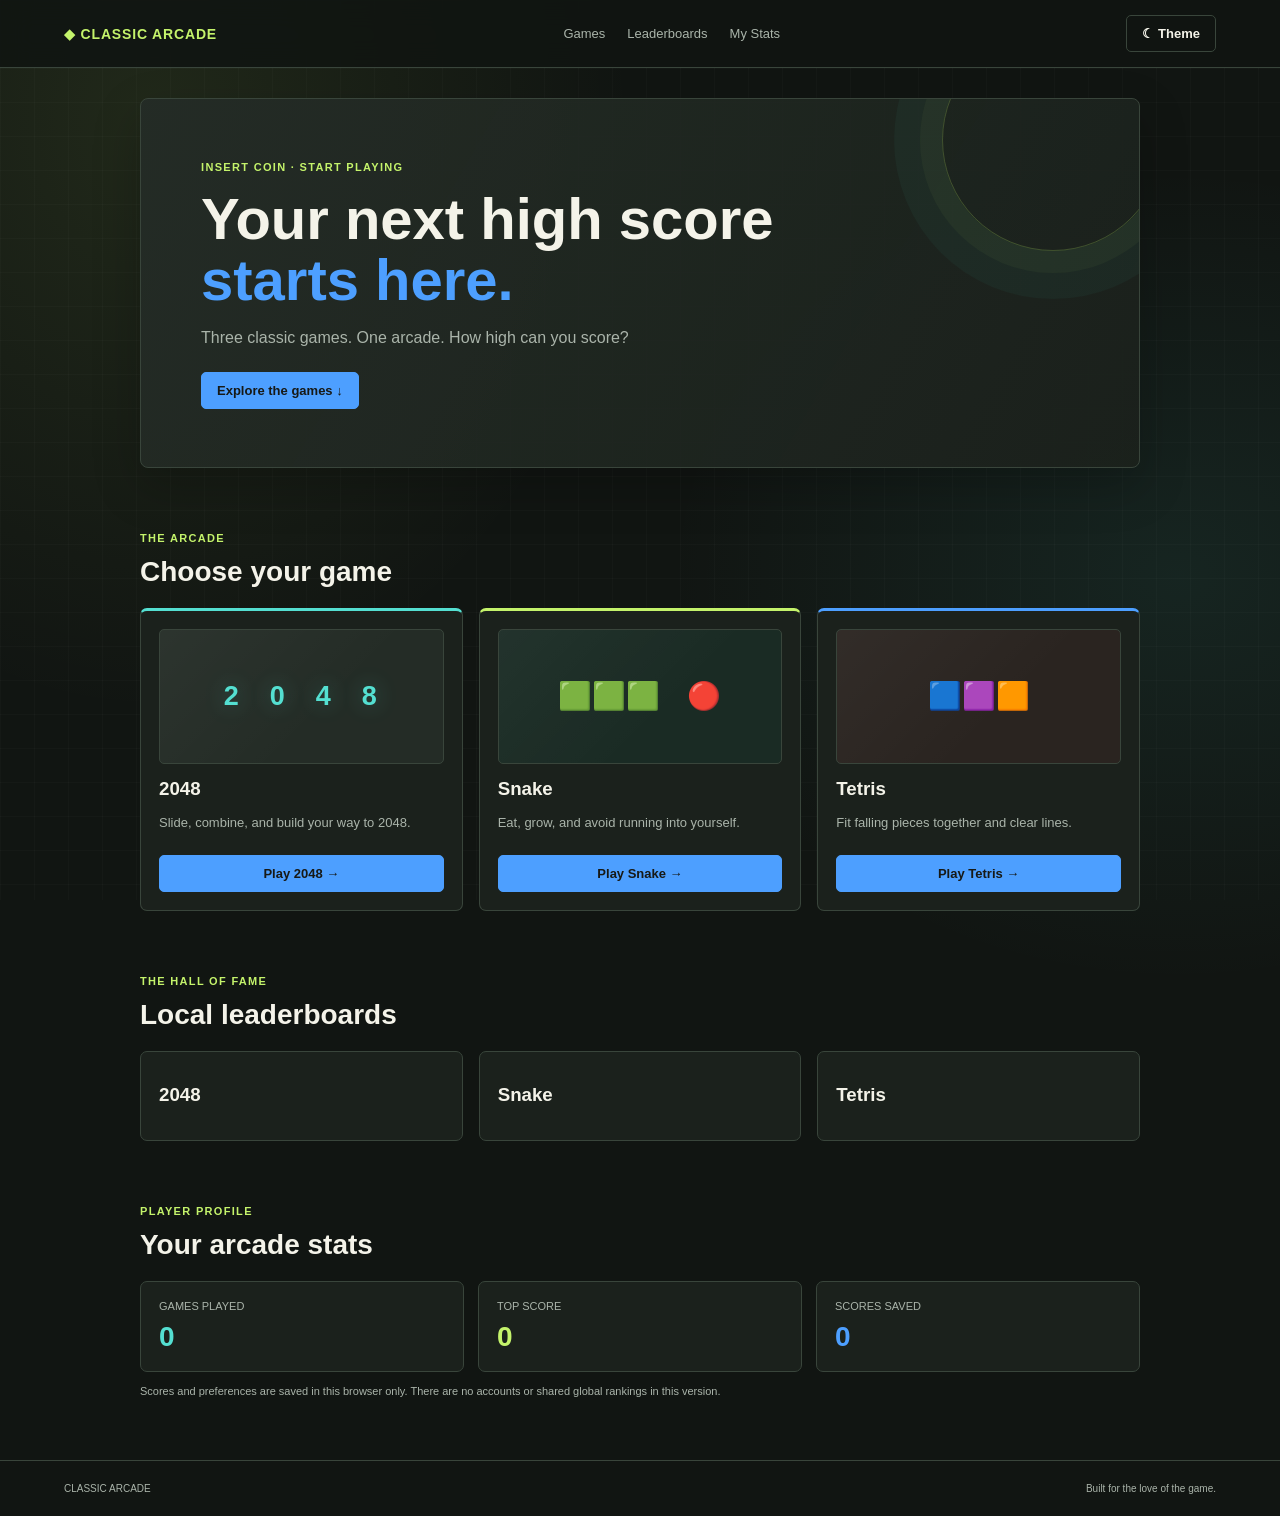
==== index.html @ 0534f933 "Initial commit" ====
<!doctype html>
<html lang="en">
  <head>
    <meta charset="utf-8">
    <meta name="viewport" content="width=device-width,initial-scale=1">
    <title>Classic Arcade</title>
    <link rel="stylesheet" href="css/style.css">
    <script defer src="js/home.js"></script>
  </head>
  <body>
    <header>
      <a class="logo" href="index.html">◆ CLASSIC ARCADE</a>
      <nav>
        <a href="#games">Games</a>
        <a href="#scores">Leaderboards</a>
        <a href="#stats">My Stats</a>
      </nav>
      <button id="theme">☾ Theme</button>
    </header>
    <main>
      <section class="hero">
        <small>INSERT COIN · START PLAYING</small>
        <h1>Your next high score<br><em>starts here.</em></h1>
        <p>Three classic games. One arcade. How high can you score?</p>
        <a class="btn" href="#games">Explore the games ↓</a>
      </section>
      <section id="games">
        <small>THE ARCADE</small>
        <h2>Choose your game</h2>
        <div class="cards">
          <article>
            <div class="art tiles">2　0　4　8</div>
            <h3>2048</h3>
            <p>Slide, combine, and build your way to 2048.</p>
            <a class="btn" href="2048.html">Play 2048 →</a>
          </article>
          <article>
            <div class="art snakeart">🟩🟩🟩　🔴</div>
            <h3>Snake</h3>
            <p>Eat, grow, and avoid running into yourself.</p>
            <a class="btn" href="snake.html">Play Snake →</a>
          </article>
          <article>
            <div class="art tetrisart">🟦🟪🟧</div>
            <h3>Tetris</h3>
            <p>Fit falling pieces together and clear lines.</p>
            <a class="btn" href="tetris.html">Play Tetris →</a>
          </article>
        </div>
      </section>
      <section id="scores">
        <small>THE HALL OF FAME</small>
        <h2>Local leaderboards</h2>
        <div class="cards">
          <article>
            <h3>2048</h3>
            <ol id="b2048"></ol>
          </article>
          <article>
            <h3>Snake</h3>
            <ol id="bSnake"></ol>
          </article>
          <article>
            <h3>Tetris</h3>
            <ol id="bTetris"></ol>
          </article>
        </div>
      </section>
      <section id="stats">
        <small>PLAYER PROFILE</small>
        <h2>Your arcade stats</h2>
        <div class="stats">
          <article>GAMES PLAYED<strong id="played">0</strong></article>
          <article>TOP SCORE<strong id="top">0</strong></article>
          <article>SCORES SAVED<strong id="saved">0</strong></article>
        </div>
        <p class="note">Scores and preferences are saved in this browser only. There are no accounts or shared global rankings in this version.</p>
      </section>
    </main>
    <footer>CLASSIC ARCADE <span>Built for the love of the game.</span></footer>
  </body>
</html>
---- css/style.css ----
/* Classic Arcade */
:root {
  color-scheme: dark;
  --background: #111512;
  --surface: #1b211c;
  --surface-raised: #242c26;
  --text: #f4f3e9;
  --muted: #aab4aa;
  --border: #39453b;
  --accent: #4d9fff;
  --accent-text: #171916;
  --game-board: #303a31;
  --tile-empty: #39443a;
  --lime: #c4f36b;
  --cyan: #54dfd1;
  --shadow: 0 18px 48px rgb(0 0 0 / 22%);
}

* { box-sizing: border-box; }

html { scroll-behavior: smooth; }

body {
  position: relative;
  isolation: isolate;
  margin: 0;
  min-height: 100vh;
  background:
    radial-gradient(ellipse at 12% 8%, rgb(196 243 107 / 9%), transparent 30rem),
    radial-gradient(ellipse at 92% 38%, rgb(84 223 209 / 8%), transparent 32rem),
    var(--background);
  color: var(--text);
  font-family: "Avenir Next", Avenir, "Trebuchet MS", sans-serif;
}

body::before {
  position: fixed;
  z-index: -1;
  inset: 0;
  background-image: linear-gradient(rgb(255 255 255 / 2%) 1px, transparent 1px),
    linear-gradient(90deg, rgb(255 255 255 / 2%) 1px, transparent 1px);
  background-size: 34px 34px;
  content: "";
  pointer-events: none;
}

a { color: inherit; text-decoration: none; }
a, button, select { -webkit-tap-highlight-color: transparent; }

a:focus-visible,
button:focus-visible,
select:focus-visible {
  outline: 3px solid var(--lime);
  outline-offset: 4px;
}

header {
  position: sticky;
  z-index: 2;
  top: 0;
  min-height: 68px;
  padding: 12px 5%;
  display: flex;
  align-items: center;
  justify-content: space-between;
  gap: 18px;
  background: rgb(17 21 18 / 88%);
  border-bottom: 1px solid var(--border);
  backdrop-filter: blur(14px);
}

.logo { color: var(--lime); font-size: 14px; font-weight: 900; letter-spacing: .06em; }
nav { display: flex; gap: 22px; }

nav a,
main > a {
  color: var(--muted);
  font-size: 13px;
  transition: color 160ms ease;
}

nav a:hover,
main > a:hover { color: var(--lime); }

button,
.btn {
  display: inline-block;
  padding: 10px 15px;
  border: 1px solid var(--accent);
  border-radius: 5px;
  background: var(--accent);
  color: var(--accent-text);
  font: inherit;
  font-size: 13px;
  font-weight: 800;
  cursor: pointer;
  transition: transform 160ms ease, box-shadow 160ms ease, background 160ms ease;
}

button:hover,
.btn:hover { transform: translateY(-2px); box-shadow: 0 7px 22px color-mix(in srgb, var(--accent) 24%, transparent); }
button:active,
.btn:active { transform: translateY(0); }

#theme { background: transparent; color: var(--text); border-color: var(--border); }
#theme:hover { border-color: var(--lime); box-shadow: 0 7px 22px rgb(196 243 107 / 12%); }

main { width: min(1000px, 90%); margin: 0 auto; }

.hero {
  position: relative;
  overflow: hidden;
  margin: 30px 0 60px;
  padding: 58px 6%;
  background: linear-gradient(120deg, rgb(36 44 38 / 96%), rgb(27 33 28 / 94%));
  border: 1px solid var(--border);
  border-radius: 8px;
  box-shadow: var(--shadow);
  animation: rise-in 500ms ease-out both;
}

.hero::after {
  position: absolute;
  top: -70px;
  right: -25px;
  width: 220px;
  height: 220px;
  border: 1px solid rgb(196 243 107 / 22%);
  border-radius: 50%;
  box-shadow: 0 0 0 22px rgb(196 243 107 / 4%), 0 0 0 48px rgb(84 223 209 / 4%);
  content: "";
  pointer-events: none;
}

.hero small,
section > small,
.gamehead small { color: var(--lime); font-size: 11px; font-weight: 800; letter-spacing: .12em; }

h1 { margin: 14px 0; font-size: clamp(38px, 6vw, 58px); line-height: 1.05; }
.hero em { color: var(--accent); font-style: normal; }
.hero p { color: var(--muted); margin: 18px 0 25px; }

section { margin-bottom: 60px; animation: rise-in 500ms ease-out both; }
section:nth-of-type(2) { animation-delay: 70ms; }
section:nth-of-type(3) { animation-delay: 130ms; }
section:nth-of-type(4) { animation-delay: 190ms; }
h2 { margin: 10px 0 20px; font-size: 28px; }

.cards { display: grid; grid-template-columns: repeat(3, 1fr); gap: 16px; }

.cards article,
.instructions,
.stats article {
  padding: 18px;
  background: var(--surface);
  border: 1px solid var(--border);
  border-radius: 7px;
}

.cards article {
  position: relative;
  overflow: hidden;
  transition: transform 180ms ease, border-color 180ms ease, box-shadow 180ms ease;
}

.cards article:hover { transform: translateY(-4px); border-color: var(--lime); box-shadow: var(--shadow); }
#games .cards article:nth-child(1) { border-top: 3px solid var(--cyan); }
#games .cards article:nth-child(2) { border-top: 3px solid var(--lime); }
#games .cards article:nth-child(3) { border-top: 3px solid var(--accent); }
.cards h3 { margin: 14px 0 6px; }

.cards p,
.instructions p { color: var(--muted); font-size: 13px; line-height: 1.6; }

.art {
  height: 135px;
  display: grid;
  place-items: center;
  border: 1px solid var(--border);
  border-radius: 5px;
  background: linear-gradient(135deg, rgb(255 255 255 / 4%), transparent 60%), var(--surface-raised);
  color: var(--text);
  font-size: 27px;
}

.tiles { color: var(--cyan); font-weight: 900; letter-spacing: 2px; text-shadow: 0 0 22px rgb(84 223 209 / 32%); }
.snakeart { background-color: #1a2b24; }
.tetrisart { background-color: #2a2420; }
.cards .btn { width: 100%; margin-top: 8px; text-align: center; }

.stats { display: grid; grid-template-columns: repeat(3, 1fr); gap: 14px; }
.stats article { color: var(--muted); font-size: 11px; }
.stats article:nth-child(1) strong { color: var(--cyan); }
.stats article:nth-child(2) strong { color: var(--lime); }
.stats article:nth-child(3) strong { color: var(--accent); }

.stats strong,
.scorebox strong { display: block; margin-top: 9px; color: var(--text); font-size: 28px; }

.note { color: var(--muted); font-size: 11px; line-height: 1.6; }
.gamepage { padding: 30px 0 65px; animation: rise-in 400ms ease-out both; }

.gamehead {
  display: flex;
  align-items: center;
  justify-content: space-between;
  gap: 20px;
  margin: 24px 0;
}

.gamehead h1 { margin: 8px 0; font-size: 44px; }
.gamehead p { color: var(--muted); font-size: 13px; }

.scorebox {
  min-width: 100px;
  padding: 12px 18px;
  border: 1px solid var(--border);
  border-radius: 6px;
  background: var(--surface);
  color: var(--muted);
  text-align: center;
  font-size: 10px;
  box-shadow: inset 0 3px var(--cyan);
}

.toolbar {
  display: flex;
  align-items: center;
  justify-content: space-between;
  gap: 12px;
  margin: 18px 0;
  color: var(--muted);
  font-size: 12px;
}

select { margin-left: 6px; padding: 8px; border: 1px solid var(--border); border-radius: 4px; background: var(--surface); color: var(--text); }

.board {
  width: min(430px, 94vw);
  aspect-ratio: 1;
  display: grid;
  grid-template-columns: repeat(4, 1fr);
  gap: 8px;
  margin: 20px auto;
  padding: 9px;
  border: 1px solid var(--border);
  border-radius: 6px;
  background: var(--game-board);
  box-shadow: 0 0 38px rgb(84 223 209 / 8%);
}

.tile {
  display: grid;
  place-items: center;
  border-radius: 4px;
  background: var(--tile-empty);
  color: var(--text);
  font-size: clamp(20px, 5vw, 34px);
  font-weight: 900;
  transition: background 160ms ease, transform 160ms ease;
}

.tile[data-v="2"] { background: #d7edcf; color: #23322a; }
.tile[data-v="4"] { background: #a9e3cb; color: #23322a; }
.tile[data-v="8"] { background: #73dcca; color: #17312f; }
.tile[data-v="16"] { background: #54c9c4; color: #17312f; }
.tile[data-v="32"] { background: #f1d36c; color: #332c18; }
.tile[data-v="64"] { background: #f4ad5d; color: #332418; }

.tile[data-v="128"],
.tile[data-v="256"],
.tile[data-v="512"] { background: #f57e62; color: #351e1c; font-size: 23px; }

.tile[data-v="1024"],
.tile[data-v="2048"] { background: #ff625f; color: #321817; font-size: 19px; }

.ocean .tile[data-v] { background: #54dfd1; color: #16302d; }
.sunset .tile[data-v] { background: #ff9a68; color: #3a211b; }

#game {
  display: block;
  max-width: 90vw;
  height: auto;
  margin: 20px auto;
  border: 1px solid var(--border);
  border-radius: 5px;
  background: #151d1a;
  box-shadow: 0 0 38px rgb(84 223 209 / 9%);
}

.message { min-height: 24px; color: var(--lime); text-align: center; font-size: 13px; }
.instructions { max-width: 650px; margin: 24px auto; }
.tetris { display: flex; justify-content: center; align-items: flex-start; gap: 18px; }

.tetris aside {
  padding: 18px;
  border: 1px solid var(--border);
  border-radius: 6px;
  background: var(--surface);
  color: var(--muted);
  font-size: 11px;
}

.tetris aside strong { display: block; margin: 8px 0 18px; color: var(--lime); font-size: 25px; }
.touch { display: none; text-align: center; }

.touch button {
  min-width: 46px;
  min-height: 42px;
  margin: 3px;
  background: var(--surface-raised);
  color: var(--cyan);
  border-color: var(--border);
}

footer {
  display: flex;
  justify-content: space-between;
  gap: 12px;
  padding: 22px 5%;
  border-top: 1px solid var(--border);
  color: var(--muted);
  font-size: 10px;
}

.light {
  color-scheme: light;
  --background: #f0f3e9;
  --surface: #ffffff;
  --surface-raised: #e7eee1;
  --text: #202820;
  --muted: #5f6b60;
  --border: #cbd6c8;
  --accent: #e84f50;
  --accent-text: #ffffff;
  --game-board: #d6e1d3;
  --tile-empty: #e4e9df;
  --lime: #547d17;
  --cyan: #187d78;
  --shadow: 0 18px 48px rgb(28 43 31 / 12%);
}

.light header { background: rgb(240 243 233 / 90%); }
.light .hero { background: linear-gradient(120deg, #fff, #eef4e9); }

@keyframes rise-in {
  from { opacity: 0; transform: translateY(10px); }
  to { opacity: 1; transform: translateY(0); }
}

@media (prefers-reduced-motion: reduce) {
  *,
  *::before,
  *::after {
    scroll-behavior: auto !important;
    animation-duration: .01ms !important;
    animation-iteration-count: 1 !important;
    transition-duration: .01ms !important;
  }
}

@media (max-width: 700px) {
  nav { display: none; }
  .hero { padding: 42px 6%; }
  .hero::after { top: -105px; right: -115px; }
  .cards,
  .stats { grid-template-columns: 1fr; }
  .gamehead h1 { font-size: 36px; }
  .toolbar { align-items: flex-start; }
  .touch { display: block; }
  footer { flex-direction: column; }
}
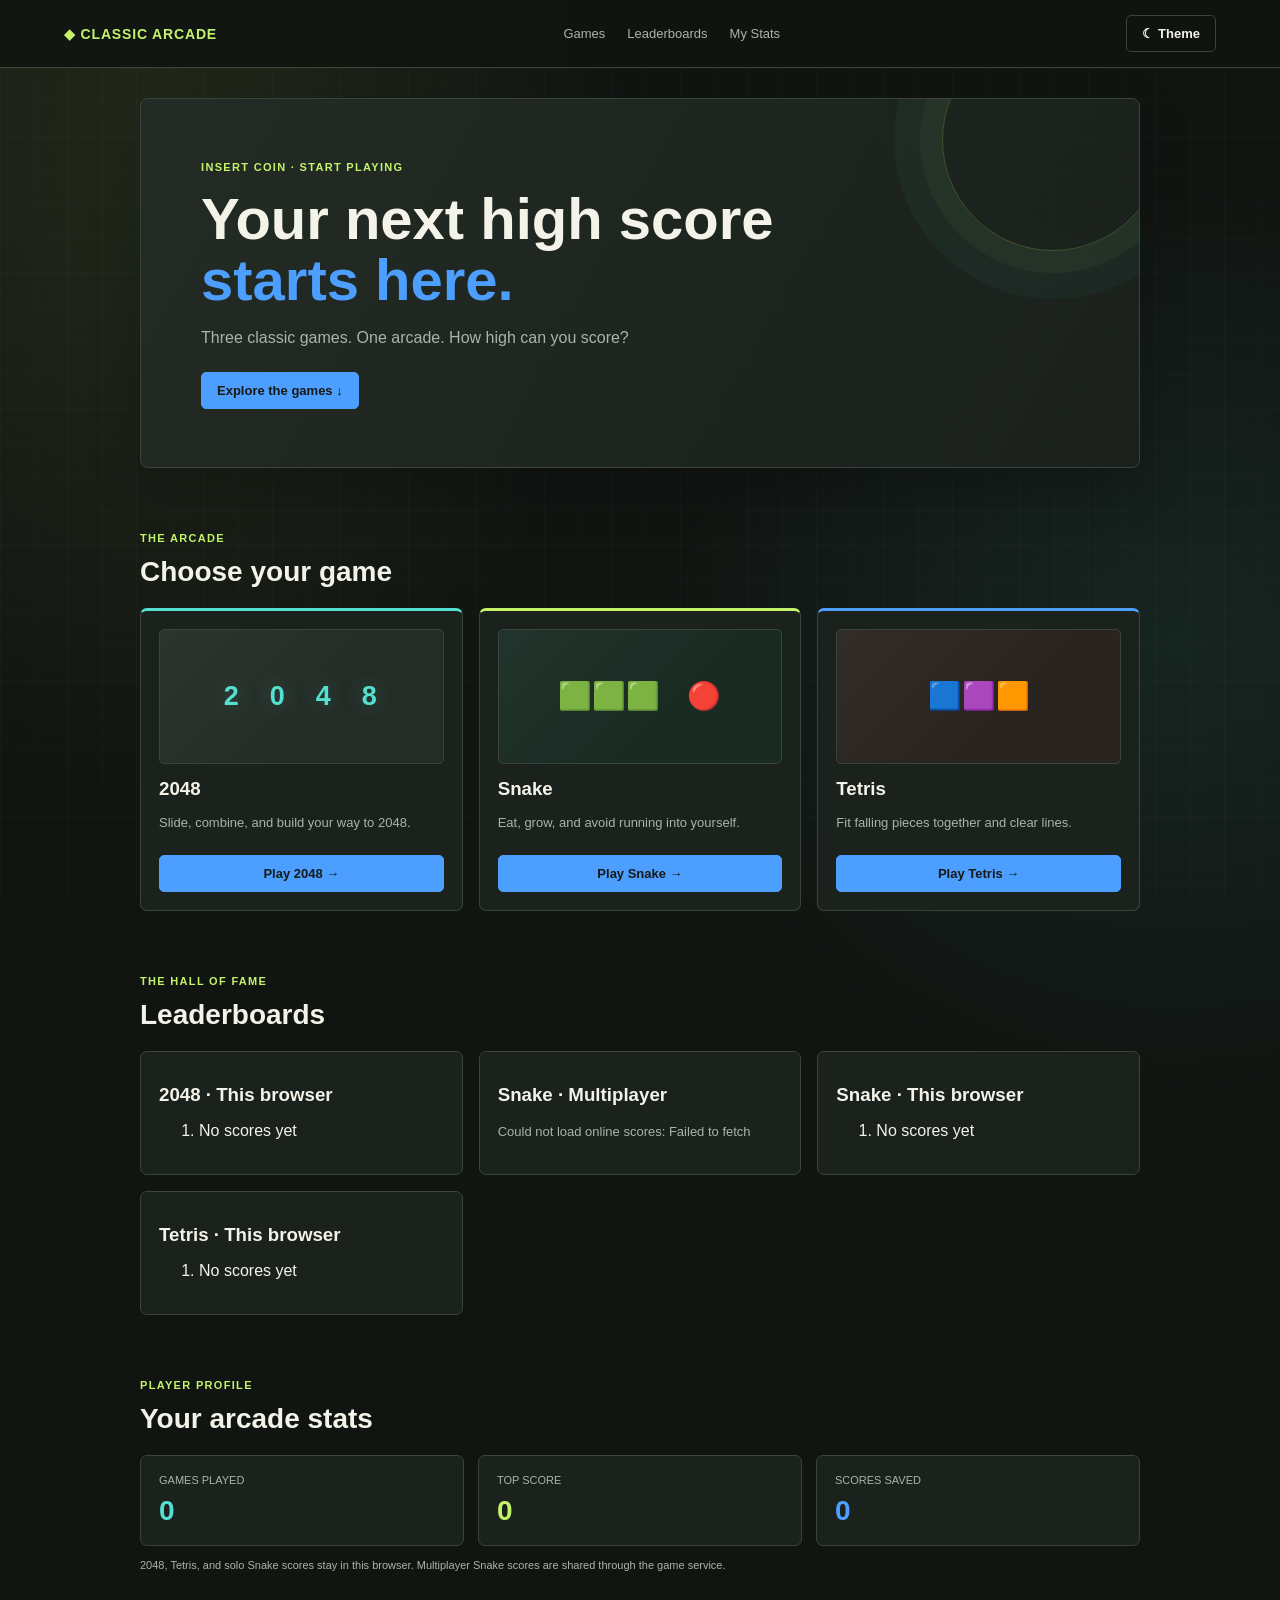
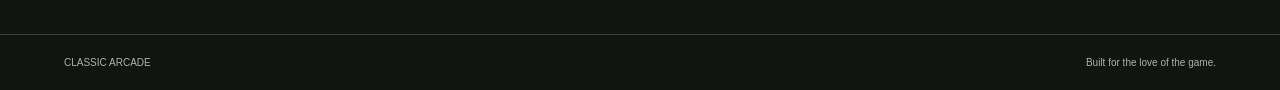
==== commit 83b3c026: "Integrate Snake multiplayer and online scores Co-authored-by: Copilot <223556219+Copilot@users.norep" ====
--- a/index.html
+++ b/index.html
@@ -5,6 +5,8 @@
     <meta name="viewport" content="width=device-width,initial-scale=1">
     <title>Classic Arcade</title>
     <link rel="stylesheet" href="css/style.css">
+    <script defer src="js/shared.js"></script>
+    <script defer src="js/api.js"></script>
     <script defer src="js/home.js"></script>
   </head>
   <body>
@@ -50,18 +52,23 @@
       </section>
       <section id="scores">
         <small>THE HALL OF FAME</small>
-        <h2>Local leaderboards</h2>
+        <h2>Leaderboards</h2>
         <div class="cards">
           <article>
-            <h3>2048</h3>
+            <h3>2048 · This browser</h3>
             <ol id="b2048"></ol>
           </article>
           <article>
-            <h3>Snake</h3>
+            <h3>Snake · Multiplayer</h3>
             <ol id="bSnake"></ol>
+            <p id="snakeLeaderboardMessage" class="note" role="status" aria-live="polite"></p>
           </article>
           <article>
-            <h3>Tetris</h3>
+            <h3>Snake · This browser</h3>
+            <ol id="bSnakeLocal"></ol>
+          </article>
+          <article>
+            <h3>Tetris · This browser</h3>
             <ol id="bTetris"></ol>
           </article>
         </div>
@@ -74,7 +81,7 @@
           <article>TOP SCORE<strong id="top">0</strong></article>
           <article>SCORES SAVED<strong id="saved">0</strong></article>
         </div>
-        <p class="note">Scores and preferences are saved in this browser only. There are no accounts or shared global rankings in this version.</p>
+        <p class="note">2048, Tetris, and solo Snake scores stay in this browser. Multiplayer Snake scores are shared through the game service.</p>
       </section>
     </main>
     <footer>CLASSIC ARCADE <span>Built for the love of the game.</span></footer>
--- a/css/style.css
+++ b/css/style.css
@@ -288,8 +288,43 @@
   box-shadow: 0 0 38px rgb(84 223 209 / 9%);
 }
 
+#game:focus-visible { outline: 3px solid var(--lime); outline-offset: 4px; }
 .message { min-height: 24px; color: var(--lime); text-align: center; font-size: 13px; }
 .instructions { max-width: 650px; margin: 24px auto; }
+.online-panel {
+  max-width: 760px;
+  margin: 30px auto;
+  padding: 22px;
+  border: 1px solid var(--border);
+  border-radius: 7px;
+  background: var(--surface);
+}
+.online-panel > small { color: var(--lime); font-size: 11px; font-weight: 800; letter-spacing: .12em; }
+.online-panel h2 { margin-bottom: 8px; }
+.player-form { display: grid; grid-template-columns: 1fr 1fr; gap: 9px 14px; margin: 18px 0; }
+.player-form[hidden],
+.player-session[hidden] { display: none; }
+.player-form label { color: var(--muted); font-size: 12px; }
+.player-form input {
+  width: 100%;
+  padding: 10px;
+  border: 1px solid var(--border);
+  border-radius: 5px;
+  background: var(--surface-raised);
+  color: var(--text);
+  font: inherit;
+}
+.online-actions { display: flex; flex-wrap: wrap; gap: 8px; margin: 14px 0; }
+.online-actions button { margin: 0; }
+.online-actions button:disabled { opacity: .5; cursor: not-allowed; transform: none; }
+.secondary-button { background: var(--surface-raised); color: var(--text); border-color: var(--border); }
+.player-session { display: flex; align-items: center; justify-content: space-between; gap: 12px; color: var(--muted); }
+.player-session strong { color: var(--text); }
+.online-games { display: grid; gap: 8px; padding-left: 20px; color: var(--muted); font-size: 13px; }
+.online-games button { margin-left: 10px; }
+.online-leaderboard { border-top: 1px solid var(--border); margin-top: 18px; padding-top: 8px; }
+.online-leaderboard h3 { margin-bottom: 8px; }
+.online-leaderboard ol { padding-left: 22px; color: var(--muted); }
 .tetris { display: flex; justify-content: center; align-items: flex-start; gap: 18px; }
 
 .tetris aside {
@@ -368,5 +403,7 @@
   .gamehead h1 { font-size: 36px; }
   .toolbar { align-items: flex-start; }
   .touch { display: block; }
+  .player-form { grid-template-columns: 1fr; }
+  .online-panel { padding: 16px; }
   footer { flex-direction: column; }
 }
